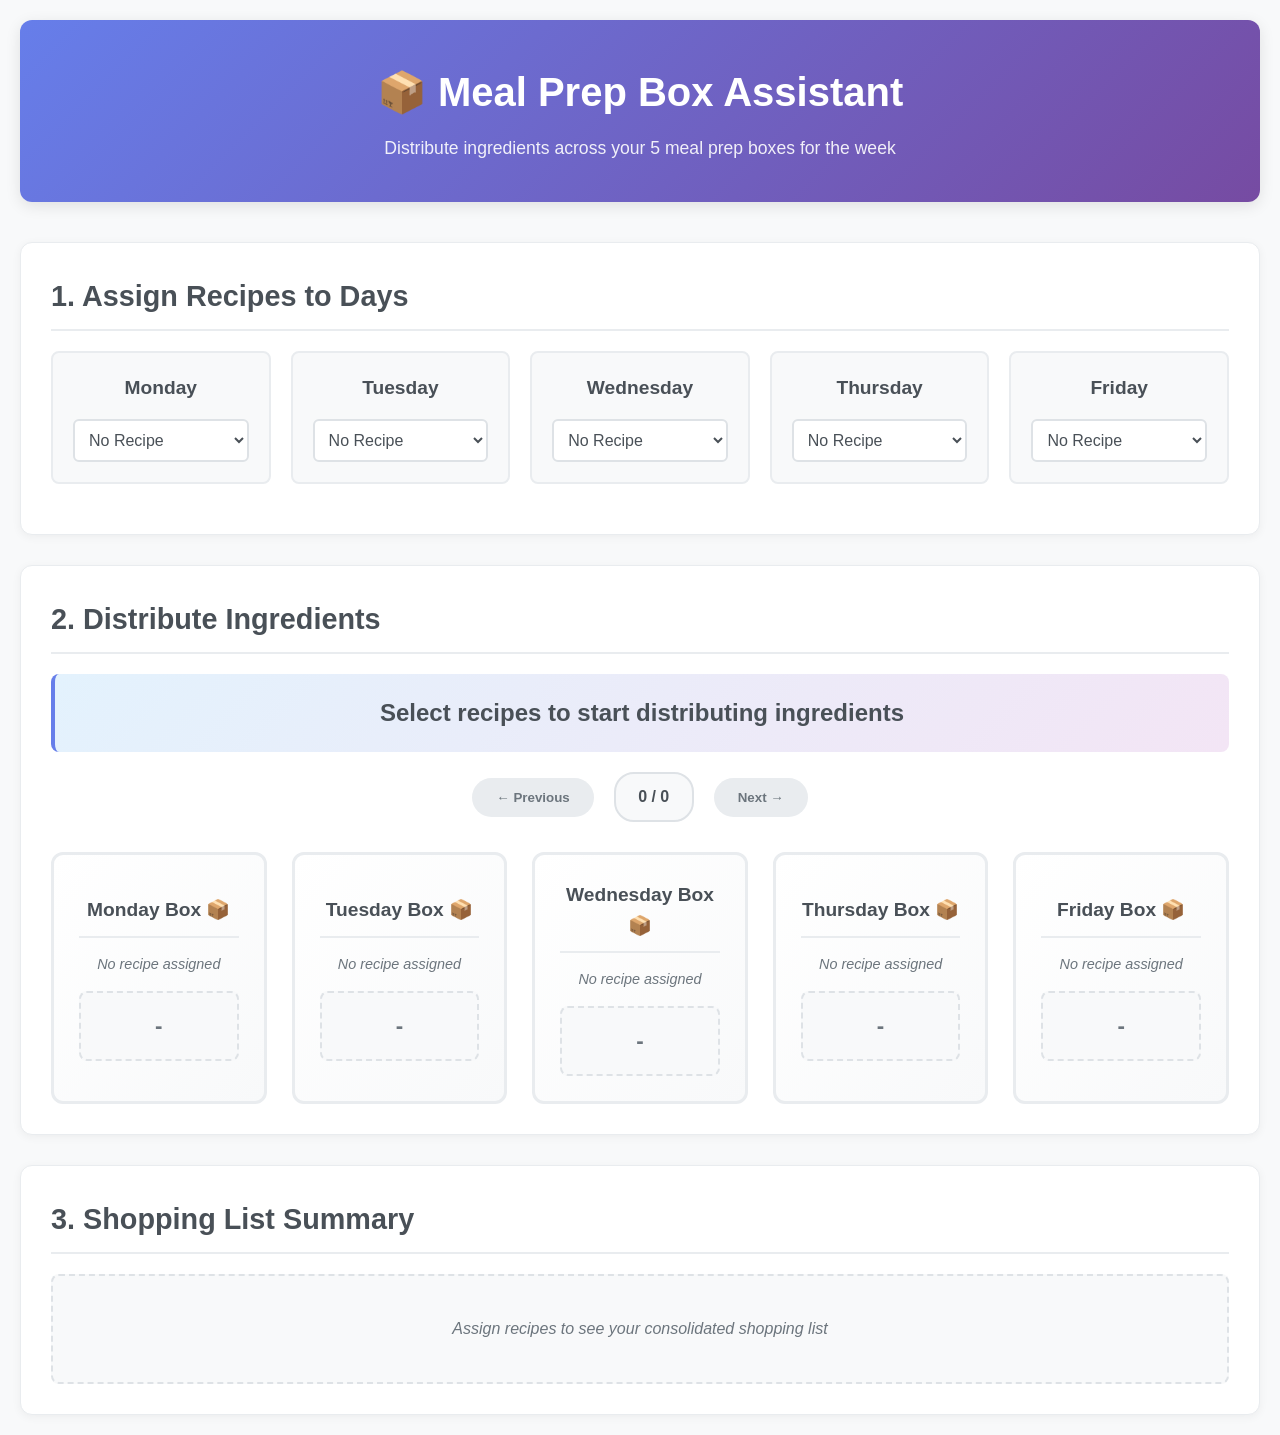
==== src/index.html @ 3f640c9c "Initial commit: Meal Prep Box Assistant webapp" ====
<!DOCTYPE html>
<html lang="en">
<head>
    <meta charset="UTF-8">
    <meta name="viewport" content="width=device-width, initial-scale=1.0">
    <title>Meal Prep Box Assistant</title>
    <link rel="stylesheet" href="styles.css">
</head>
<body>
    <div class="container">
        <header>
            <h1>📦 Meal Prep Box Assistant</h1>
            <p>Distribute ingredients across your 5 meal prep boxes for the week</p>
        </header>

        <main>
            <section class="recipe-selection">
                <h2>1. Assign Recipes to Days</h2>
                <div class="day-recipe-grid">
                    <div class="day-column" data-day="Monday">
                        <h3>Monday</h3>
                        <select class="recipe-selector" data-day="Monday">
                            <option value="">No Recipe</option>
                        </select>
                    </div>
                    <div class="day-column" data-day="Tuesday">
                        <h3>Tuesday</h3>
                        <select class="recipe-selector" data-day="Tuesday">
                            <option value="">No Recipe</option>
                        </select>
                    </div>
                    <div class="day-column" data-day="Wednesday">
                        <h3>Wednesday</h3>
                        <select class="recipe-selector" data-day="Wednesday">
                            <option value="">No Recipe</option>
                        </select>
                    </div>
                    <div class="day-column" data-day="Thursday">
                        <h3>Thursday</h3>
                        <select class="recipe-selector" data-day="Thursday">
                            <option value="">No Recipe</option>
                        </select>
                    </div>
                    <div class="day-column" data-day="Friday">
                        <h3>Friday</h3>
                        <select class="recipe-selector" data-day="Friday">
                            <option value="">No Recipe</option>
                        </select>
                    </div>
                </div>
            </section>

            <section class="ingredient-distribution">
                <h2>2. Distribute Ingredients</h2>
                <div class="ingredient-controls">
                    <div class="current-ingredient">
                        <h3 id="current-ingredient-name">Select recipes to start distributing ingredients</h3>
                        <div class="ingredient-navigation">
                            <button id="prev-ingredient" disabled>← Previous</button>
                            <span id="ingredient-counter">0 / 0</span>
                            <button id="next-ingredient" disabled>Next →</button>
                        </div>
                    </div>
                </div>
                
                <div class="meal-prep-boxes">
                    <div class="prep-box" data-day="Monday">
                        <h3>Monday Box 📦</h3>
                        <div class="recipe-name"></div>
                        <div class="ingredient-amount" id="monday-amount">-</div>
                    </div>
                    <div class="prep-box" data-day="Tuesday">
                        <h3>Tuesday Box 📦</h3>
                        <div class="recipe-name"></div>
                        <div class="ingredient-amount" id="tuesday-amount">-</div>
                    </div>
                    <div class="prep-box" data-day="Wednesday">
                        <h3>Wednesday Box 📦</h3>
                        <div class="recipe-name"></div>
                        <div class="ingredient-amount" id="wednesday-amount">-</div>
                    </div>
                    <div class="prep-box" data-day="Thursday">
                        <h3>Thursday Box 📦</h3>
                        <div class="recipe-name"></div>
                        <div class="ingredient-amount" id="thursday-amount">-</div>
                    </div>
                    <div class="prep-box" data-day="Friday">
                        <h3>Friday Box 📦</h3>
                        <div class="recipe-name"></div>
                        <div class="ingredient-amount" id="friday-amount">-</div>
                    </div>
                </div>
            </section>

            <section class="shopping-summary">
                <h2>3. Shopping List Summary</h2>
                <div id="shopping-list" class="shopping-container">
                    <p class="placeholder">Assign recipes to see your consolidated shopping list</p>
                </div>
            </section>
        </main>
    </div>

    <script src="script.js"></script>
</body>
</html>
---- src/styles.css ----
/* Reset and base styles */
* {
    margin: 0;
    padding: 0;
    box-sizing: border-box;
}

body {
    font-family: 'Segoe UI', Tahoma, Geneva, Verdana, sans-serif;
    line-height: 1.6;
    color: #333;
    background-color: #f8f9fa;
}

.container {
    max-width: 1400px;
    margin: 0 auto;
    padding: 20px;
}

/* Header */
header {
    text-align: center;
    margin-bottom: 40px;
    background: linear-gradient(135deg, #667eea 0%, #764ba2 100%);
    color: white;
    padding: 40px 20px;
    border-radius: 12px;
    box-shadow: 0 4px 15px rgba(0, 0, 0, 0.1);
}

header h1 {
    font-size: 2.5rem;
    margin-bottom: 10px;
    font-weight: 700;
}

header p {
    font-size: 1.1rem;
    opacity: 0.9;
}

/* Main sections */
main {
    display: grid;
    gap: 30px;
}

section {
    background: white;
    padding: 30px;
    border-radius: 12px;
    box-shadow: 0 2px 10px rgba(0, 0, 0, 0.05);
    border: 1px solid #e9ecef;
}

section h2 {
    font-size: 1.8rem;
    margin-bottom: 20px;
    color: #495057;
    border-bottom: 2px solid #e9ecef;
    padding-bottom: 10px;
}

/* Day Recipe Assignment Grid */
.day-recipe-grid {
    display: grid;
    grid-template-columns: repeat(auto-fit, minmax(200px, 1fr));
    gap: 20px;
    margin-bottom: 20px;
}

.day-column {
    text-align: center;
    padding: 20px;
    background: #f8f9fa;
    border-radius: 8px;
    border: 2px solid #e9ecef;
    transition: all 0.3s ease;
}

.day-column h3 {
    margin-bottom: 15px;
    color: #495057;
    font-size: 1.2rem;
}

.recipe-selector {
    width: 100%;
    padding: 10px;
    border: 2px solid #dee2e6;
    border-radius: 6px;
    font-size: 1rem;
    background: white;
    color: #495057;
    cursor: pointer;
    transition: all 0.3s ease;
}

.recipe-selector:focus {
    border-color: #667eea;
    outline: none;
    box-shadow: 0 0 0 3px rgba(102, 126, 234, 0.1);
}

.recipe-selector:hover {
    border-color: #adb5bd;
}

/* Ingredient Distribution */
.ingredient-controls {
    margin-bottom: 30px;
    text-align: center;
}

.current-ingredient h3 {
    font-size: 1.5rem;
    margin-bottom: 20px;
    color: #495057;
    padding: 20px;
    background: linear-gradient(135deg, #e3f2fd 0%, #f3e5f5 100%);
    border-radius: 8px;
    border-left: 4px solid #667eea;
}

.ingredient-navigation {
    display: flex;
    align-items: center;
    justify-content: center;
    gap: 20px;
}

.ingredient-navigation button {
    padding: 12px 24px;
    border: none;
    border-radius: 25px;
    font-weight: 600;
    cursor: pointer;
    transition: all 0.3s ease;
    background: linear-gradient(135deg, #667eea 0%, #764ba2 100%);
    color: white;
}

.ingredient-navigation button:hover:not(:disabled) {
    transform: translateY(-2px);
    box-shadow: 0 4px 15px rgba(102, 126, 234, 0.4);
}

.ingredient-navigation button:disabled {
    background: #e9ecef;
    color: #6c757d;
    cursor: not-allowed;
    transform: none;
    box-shadow: none;
}

#ingredient-counter {
    padding: 10px 20px;
    background: #f8f9fa;
    border: 2px solid #dee2e6;
    border-radius: 20px;
    font-weight: 600;
    color: #495057;
    min-width: 80px;
}

/* Meal Prep Boxes */
.meal-prep-boxes {
    display: grid;
    grid-template-columns: repeat(auto-fit, minmax(200px, 1fr));
    gap: 25px;
}

.prep-box {
    background: linear-gradient(135deg, #fff 0%, #f8f9fa 100%);
    border: 3px solid #e9ecef;
    border-radius: 12px;
    padding: 25px;
    text-align: center;
    transition: all 0.3s ease;
    min-height: 150px;
    display: flex;
    flex-direction: column;
    justify-content: center;
}

.prep-box h3 {
    color: #495057;
    margin-bottom: 15px;
    font-size: 1.2rem;
    border-bottom: 2px solid #e9ecef;
    padding-bottom: 10px;
}

.prep-box .recipe-name {
    font-size: 0.9rem;
    color: #6c757d;
    font-style: italic;
    margin-bottom: 15px;
    min-height: 20px;
}

.ingredient-amount {
    font-size: 1.4rem;
    font-weight: 700;
    padding: 15px;
    border-radius: 8px;
    background: #f8f9fa;
    border: 2px dashed #dee2e6;
    color: #6c757d;
}

.ingredient-amount.has-ingredient {
    background: linear-gradient(135deg, #d4edda 0%, #c3e6cb 100%);
    border: 2px solid #28a745;
    color: #155724;
    transform: scale(1.05);
}

.ingredient-amount.no-ingredient {
    background: linear-gradient(135deg, #f8d7da 0%, #f1b0b7 100%);
    border: 2px solid #dc3545;
    color: #721c24;
    opacity: 0.7;
}

/* Shopping Summary */
.shopping-summary h3 {
    color: #495057;
    margin-bottom: 20px;
    font-size: 1.4rem;
}

.ingredient-grid {
    display: grid;
    grid-template-columns: repeat(auto-fit, minmax(250px, 1fr));
    gap: 15px;
}

.shopping-item {
    display: flex;
    justify-content: space-between;
    align-items: center;
    padding: 15px 20px;
    background: #f8f9fa;
    border-radius: 8px;
    border-left: 4px solid #667eea;
    transition: all 0.2s ease;
}

.shopping-item:hover {
    background: #e9ecef;
    transform: translateX(5px);
}

.ingredient-name {
    font-weight: 500;
    color: #495057;
    text-transform: capitalize;
}

.total-amount {
    font-weight: 600;
    color: #667eea;
    background: white;
    padding: 6px 12px;
    border-radius: 15px;
    font-size: 0.9rem;
}

/* Placeholders */
.placeholder {
    text-align: center;
    color: #6c757d;
    font-style: italic;
    padding: 40px 20px;
    background: #f8f9fa;
    border-radius: 8px;
    border: 2px dashed #dee2e6;
}

/* Animations */
@keyframes fadeInUp {
    from {
        opacity: 0;
        transform: translateY(20px);
    }
    to {
        opacity: 1;
        transform: translateY(0);
    }
}

.meal-prep-boxes,
.ingredient-grid {
    animation: fadeInUp 0.5s ease-out;
}

@keyframes pulse {
    0% { transform: scale(1); }
    50% { transform: scale(1.05); }
    100% { transform: scale(1); }
}

.ingredient-amount.has-ingredient {
    animation: pulse 0.6s ease-in-out;
}

/* Responsive Design */
@media (max-width: 768px) {
    .container {
        padding: 15px;
    }
    
    header h1 {
        font-size: 2rem;
    }
    
    .day-recipe-grid,
    .meal-prep-boxes {
        grid-template-columns: 1fr;
    }
    
    .ingredient-grid {
        grid-template-columns: 1fr;
    }
    
    section {
        padding: 20px;
    }
    
    .ingredient-navigation {
        flex-direction: column;
        gap: 15px;
    }
    
    .ingredient-navigation button {
        width: 200px;
    }
}

@media (max-width: 480px) {
    .day-recipe-grid {
        gap: 15px;
    }
    
    .day-column {
        padding: 15px;
    }
    
    .prep-box {
        padding: 20px;
        min-height: 120px;
    }
    
    .current-ingredient h3 {
        font-size: 1.2rem;
        padding: 15px;
    }
}

/* Focus and accessibility improvements */
.recipe-selector:focus,
.ingredient-navigation button:focus {
    outline: 2px solid #667eea;
    outline-offset: 2px;
}

/* Print styles */
@media print {
    header {
        background: none !important;
        color: black !important;
        box-shadow: none !important;
    }
    
    .ingredient-navigation {
        display: none;
    }
    
    section {
        break-inside: avoid;
        box-shadow: none !important;
    }
}
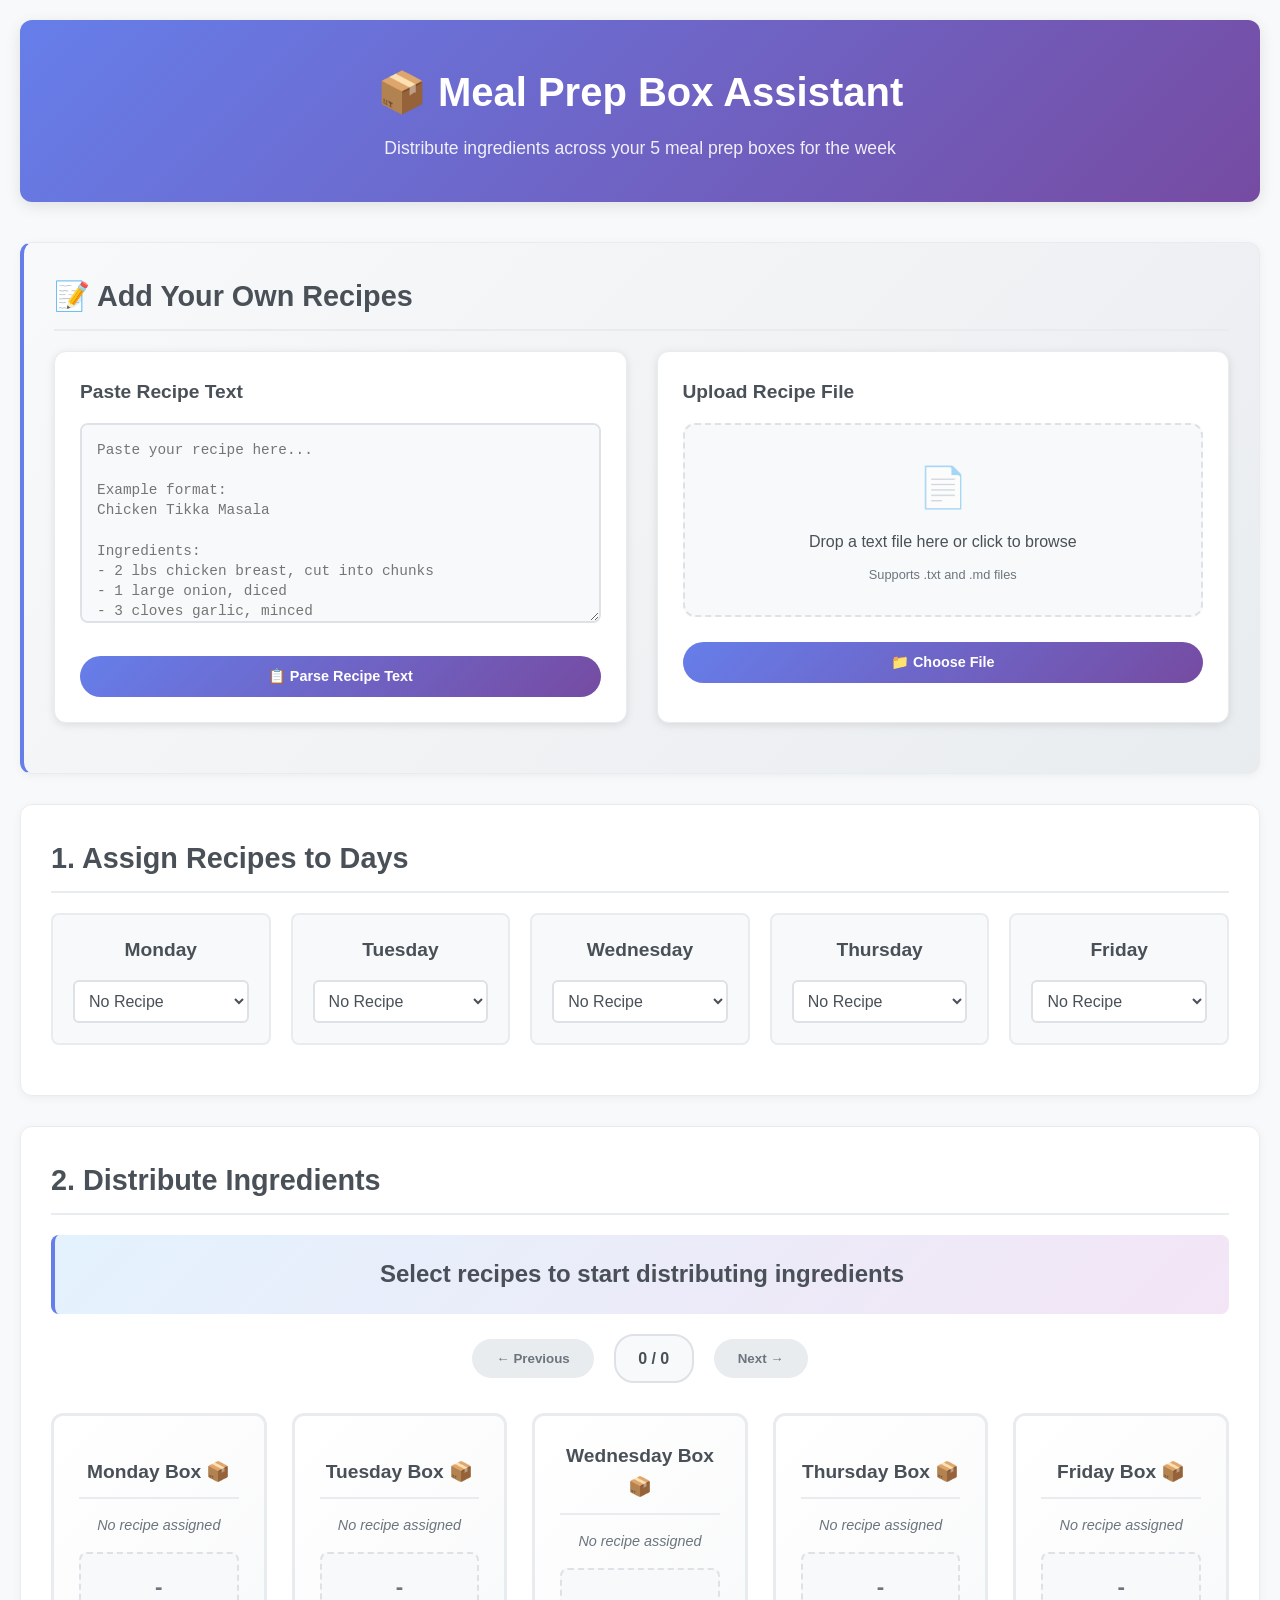
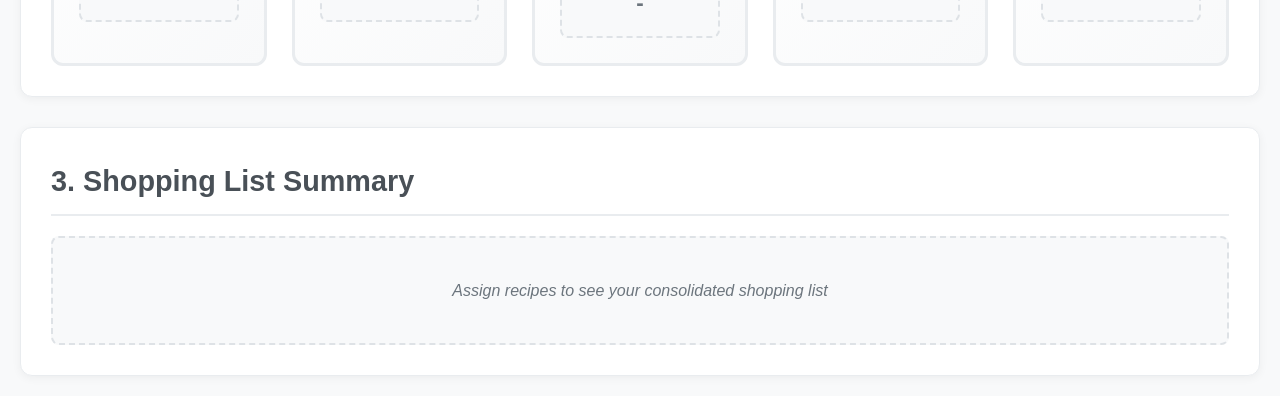
==== commit b75ad001: "Add recipe text parser: Parse ingredients from text files and manual input" ====
--- a/src/index.html
+++ b/src/index.html
@@ -14,6 +14,52 @@
         </header>
 
         <main>
+            <section class="recipe-input">
+                <h2>📝 Add Your Own Recipes</h2>
+                <div class="input-methods">
+                    <div class="input-method">
+                        <h3>Paste Recipe Text</h3>
+                        <textarea id="recipe-text-input" placeholder="Paste your recipe here...
+
+Example format:
+Chicken Tikka Masala
+
+Ingredients:
+- 2 lbs chicken breast, cut into chunks
+- 1 large onion, diced
+- 3 cloves garlic, minced
+- 1 tbsp fresh ginger, grated
+- 2 tsp garam masala
+- 1 cup heavy cream
+
+Instructions:
+1. Heat oil in large pan...
+2. Add chicken and cook..."></textarea>
+                        <button id="parse-text-btn" class="parse-btn">📋 Parse Recipe Text</button>
+                    </div>
+                    <div class="input-method">
+                        <h3>Upload Recipe File</h3>
+                        <div class="file-upload-area" id="file-upload-area">
+                            <input type="file" id="recipe-file-input" accept=".txt,.md" hidden>
+                            <div class="upload-content">
+                                <span class="upload-icon">📄</span>
+                                <p>Drop a text file here or click to browse</p>
+                                <small>Supports .txt and .md files</small>
+                            </div>
+                        </div>
+                        <button id="upload-file-btn" class="parse-btn">📁 Choose File</button>
+                    </div>
+                </div>
+                <div id="parse-result" class="parse-result hidden">
+                    <h3>✨ Parsed Recipe</h3>
+                    <div id="parsed-recipe-display"></div>
+                    <div class="result-actions">
+                        <button id="add-recipe-btn" class="success-btn">✅ Add to Recipes</button>
+                        <button id="cancel-parse-btn" class="cancel-btn">❌ Cancel</button>
+                    </div>
+                </div>
+            </section>
+
             <section class="recipe-selection">
                 <h2>1. Assign Recipes to Days</h2>
                 <div class="day-recipe-grid">
--- a/src/styles.css
+++ b/src/styles.css
@@ -60,6 +60,194 @@
     color: #495057;
     border-bottom: 2px solid #e9ecef;
     padding-bottom: 10px;
+}
+
+/* Recipe Input Section */
+.recipe-input {
+    background: linear-gradient(135deg, #f8f9fa 0%, #e9ecef 100%);
+    border-left: 4px solid #667eea;
+}
+
+.input-methods {
+    display: grid;
+    grid-template-columns: repeat(auto-fit, minmax(400px, 1fr));
+    gap: 30px;
+    margin-bottom: 20px;
+}
+
+.input-method {
+    background: white;
+    padding: 25px;
+    border-radius: 12px;
+    box-shadow: 0 2px 8px rgba(0, 0, 0, 0.1);
+    border: 1px solid #e9ecef;
+}
+
+.input-method h3 {
+    color: #495057;
+    margin-bottom: 15px;
+    font-size: 1.2rem;
+    display: flex;
+    align-items: center;
+    gap: 10px;
+}
+
+#recipe-text-input {
+    width: 100%;
+    min-height: 200px;
+    padding: 15px;
+    border: 2px solid #dee2e6;
+    border-radius: 8px;
+    font-family: 'Courier New', monospace;
+    font-size: 0.9rem;
+    line-height: 1.4;
+    resize: vertical;
+    background: #f8f9fa;
+    color: #495057;
+    margin-bottom: 15px;
+}
+
+#recipe-text-input:focus {
+    border-color: #667eea;
+    outline: none;
+    box-shadow: 0 0 0 3px rgba(102, 126, 234, 0.1);
+    background: white;
+}
+
+.file-upload-area {
+    border: 2px dashed #dee2e6;
+    border-radius: 12px;
+    padding: 30px;
+    text-align: center;
+    background: #f8f9fa;
+    transition: all 0.3s ease;
+    cursor: pointer;
+    margin-bottom: 15px;
+}
+
+.file-upload-area:hover,
+.file-upload-area.dragover {
+    border-color: #667eea;
+    background: #f0f4ff;
+    transform: translateY(-2px);
+}
+
+.upload-content {
+    display: flex;
+    flex-direction: column;
+    align-items: center;
+    gap: 10px;
+}
+
+.upload-icon {
+    font-size: 2.5rem;
+    opacity: 0.6;
+}
+
+.file-upload-area p {
+    margin: 0;
+    color: #495057;
+    font-weight: 500;
+}
+
+.file-upload-area small {
+    color: #6c757d;
+    font-size: 0.8rem;
+}
+
+.parse-btn, .success-btn, .cancel-btn {
+    padding: 12px 24px;
+    border: none;
+    border-radius: 25px;
+    font-weight: 600;
+    cursor: pointer;
+    transition: all 0.3s ease;
+    font-size: 0.9rem;
+    width: 100%;
+    margin-top: 10px;
+}
+
+.parse-btn {
+    background: linear-gradient(135deg, #667eea 0%, #764ba2 100%);
+    color: white;
+}
+
+.parse-btn:hover {
+    transform: translateY(-2px);
+    box-shadow: 0 4px 15px rgba(102, 126, 234, 0.4);
+}
+
+.success-btn {
+    background: linear-gradient(135deg, #28a745 0%, #20c997 100%);
+    color: white;
+}
+
+.success-btn:hover {
+    transform: translateY(-2px);
+    box-shadow: 0 4px 15px rgba(40, 167, 69, 0.4);
+}
+
+.cancel-btn {
+    background: linear-gradient(135deg, #dc3545 0%, #c82333 100%);
+    color: white;
+}
+
+.cancel-btn:hover {
+    transform: translateY(-2px);
+    box-shadow: 0 4px 15px rgba(220, 53, 69, 0.4);
+}
+
+.parse-result {
+    background: white;
+    border: 2px solid #28a745;
+    border-radius: 12px;
+    padding: 25px;
+    margin-top: 20px;
+    animation: slideInUp 0.5s ease-out;
+}
+
+.parse-result.hidden {
+    display: none;
+}
+
+.parse-result h3 {
+    color: #155724;
+    margin-bottom: 20px;
+    font-size: 1.3rem;
+}
+
+#parsed-recipe-display {
+    background: #f8f9fa;
+    border: 1px solid #dee2e6;
+    border-radius: 8px;
+    padding: 20px;
+    margin-bottom: 20px;
+    font-family: 'Courier New', monospace;
+    font-size: 0.9rem;
+    white-space: pre-wrap;
+    max-height: 300px;
+    overflow-y: auto;
+}
+
+.result-actions {
+    display: flex;
+    gap: 15px;
+}
+
+.result-actions button {
+    flex: 1;
+    margin-top: 0;
+}
+
+@keyframes slideInUp {
+    from {
+        opacity: 0;
+        transform: translateY(30px);
+    }
+    to {
+        opacity: 1;
+        transform: translateY(0);
+    }
 }
 
 /* Day Recipe Assignment Grid */
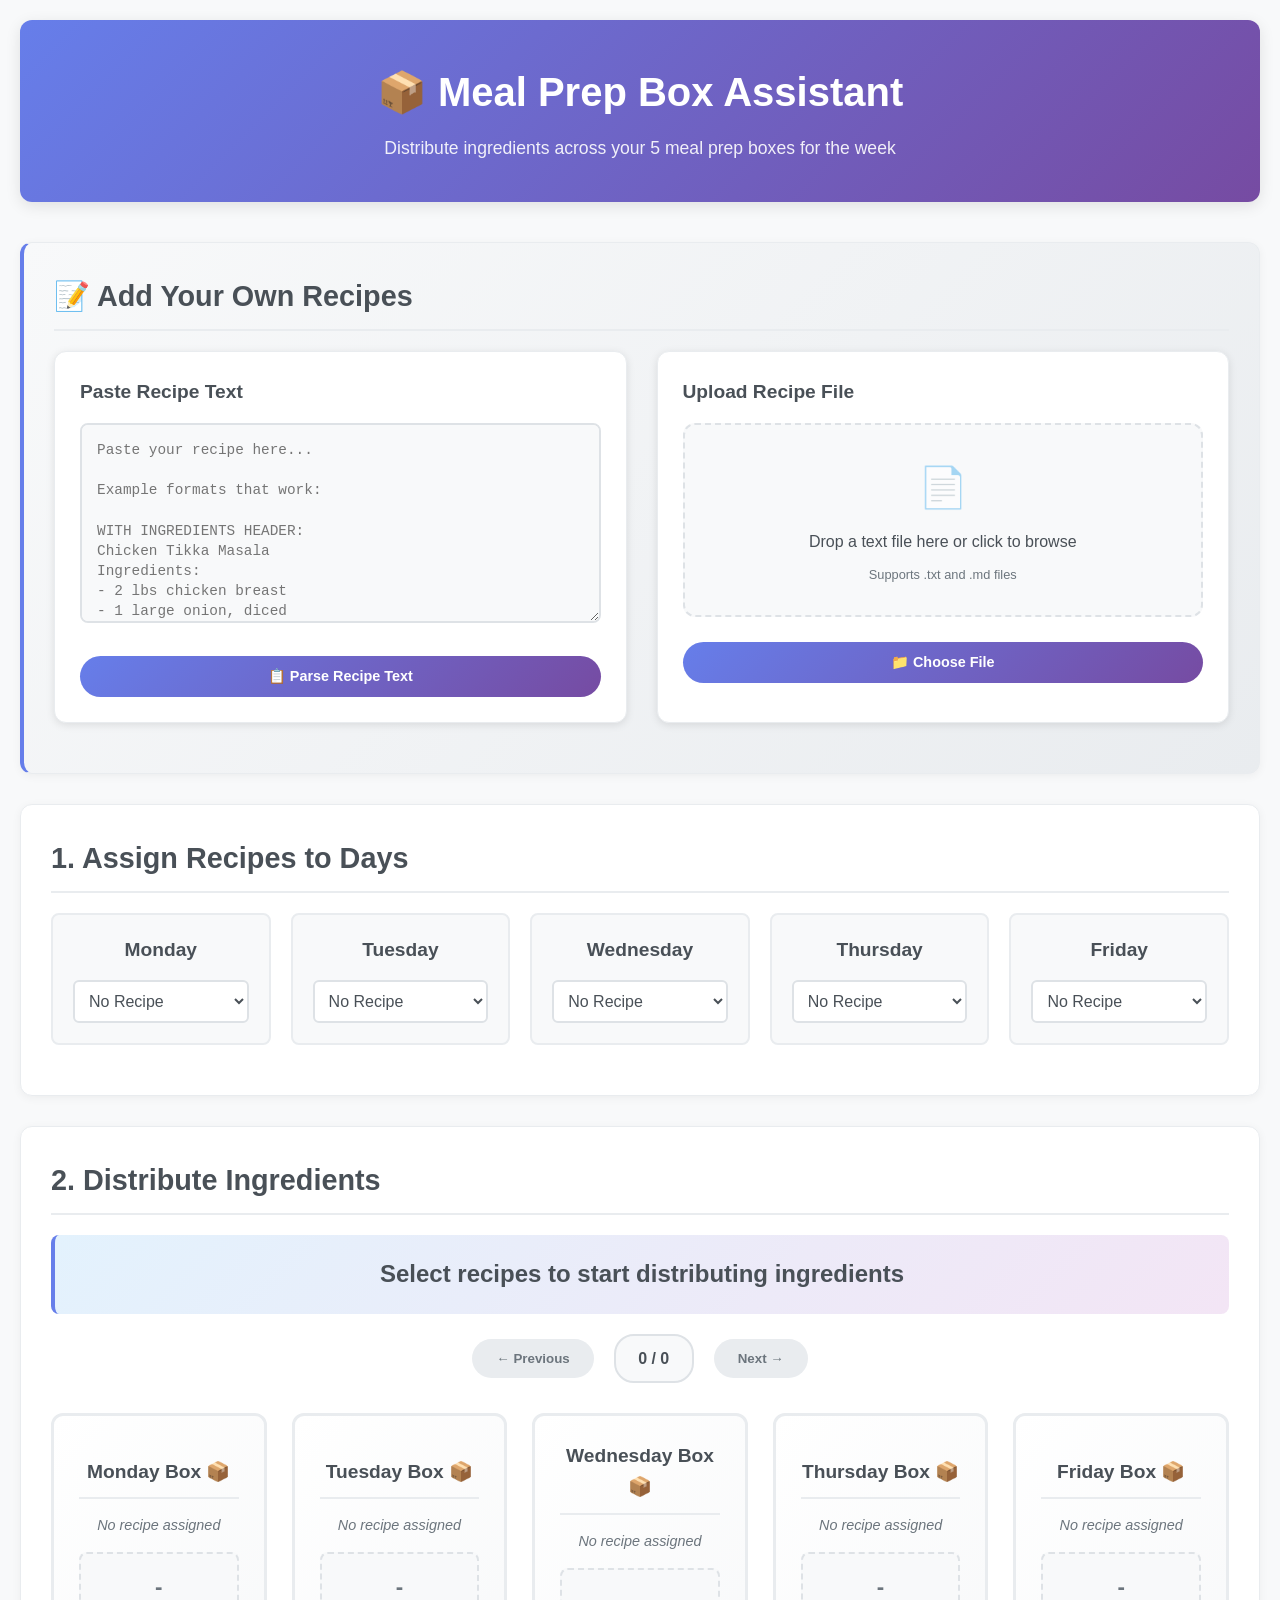
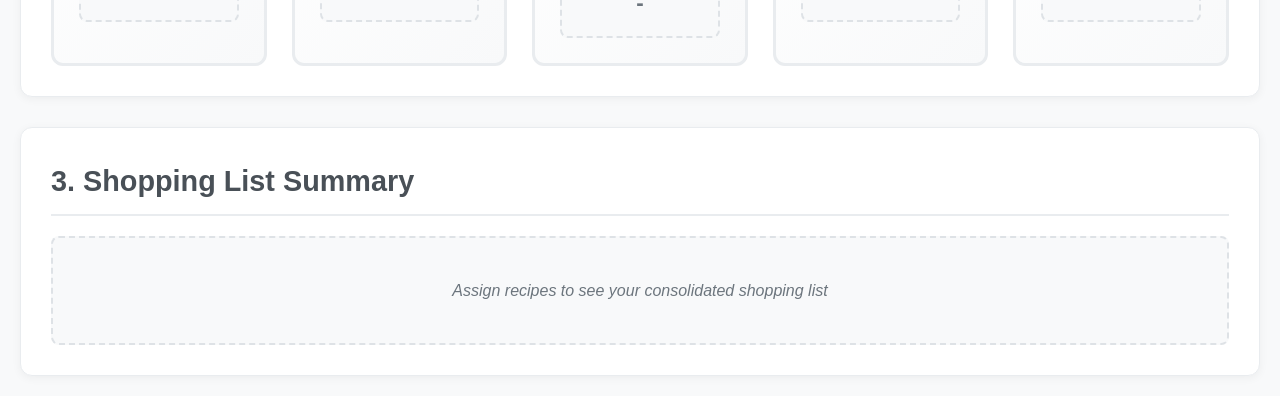
==== commit 1c9e4223: "Fix recipe parser: Make ingredient detection much more flexible" ====
--- a/src/index.html
+++ b/src/index.html
@@ -21,20 +21,28 @@
                         <h3>Paste Recipe Text</h3>
                         <textarea id="recipe-text-input" placeholder="Paste your recipe here...
 
-Example format:
+Example formats that work:
+
+WITH INGREDIENTS HEADER:
 Chicken Tikka Masala
+Ingredients:
+- 2 lbs chicken breast
+- 1 large onion, diced
+- 3 cloves garlic
 
-Ingredients:
-- 2 lbs chicken breast, cut into chunks
-- 1 large onion, diced
-- 3 cloves garlic, minced
-- 1 tbsp fresh ginger, grated
-- 2 tsp garam masala
-- 1 cup heavy cream
+WITHOUT HEADER (just list ingredients):
+Easy Pasta
+2 cups spaghetti
+1 jar marinara sauce
+1/2 cup parmesan cheese
+2 tbsp olive oil
 
-Instructions:
-1. Heat oil in large pan...
-2. Add chicken and cook..."></textarea>
+SIMPLE LIST:
+Scrambled Eggs
+• 3 eggs
+• 2 tbsp butter  
+• 1/4 cup milk
+• Salt to taste"></textarea>
                         <button id="parse-text-btn" class="parse-btn">📋 Parse Recipe Text</button>
                     </div>
                     <div class="input-method">
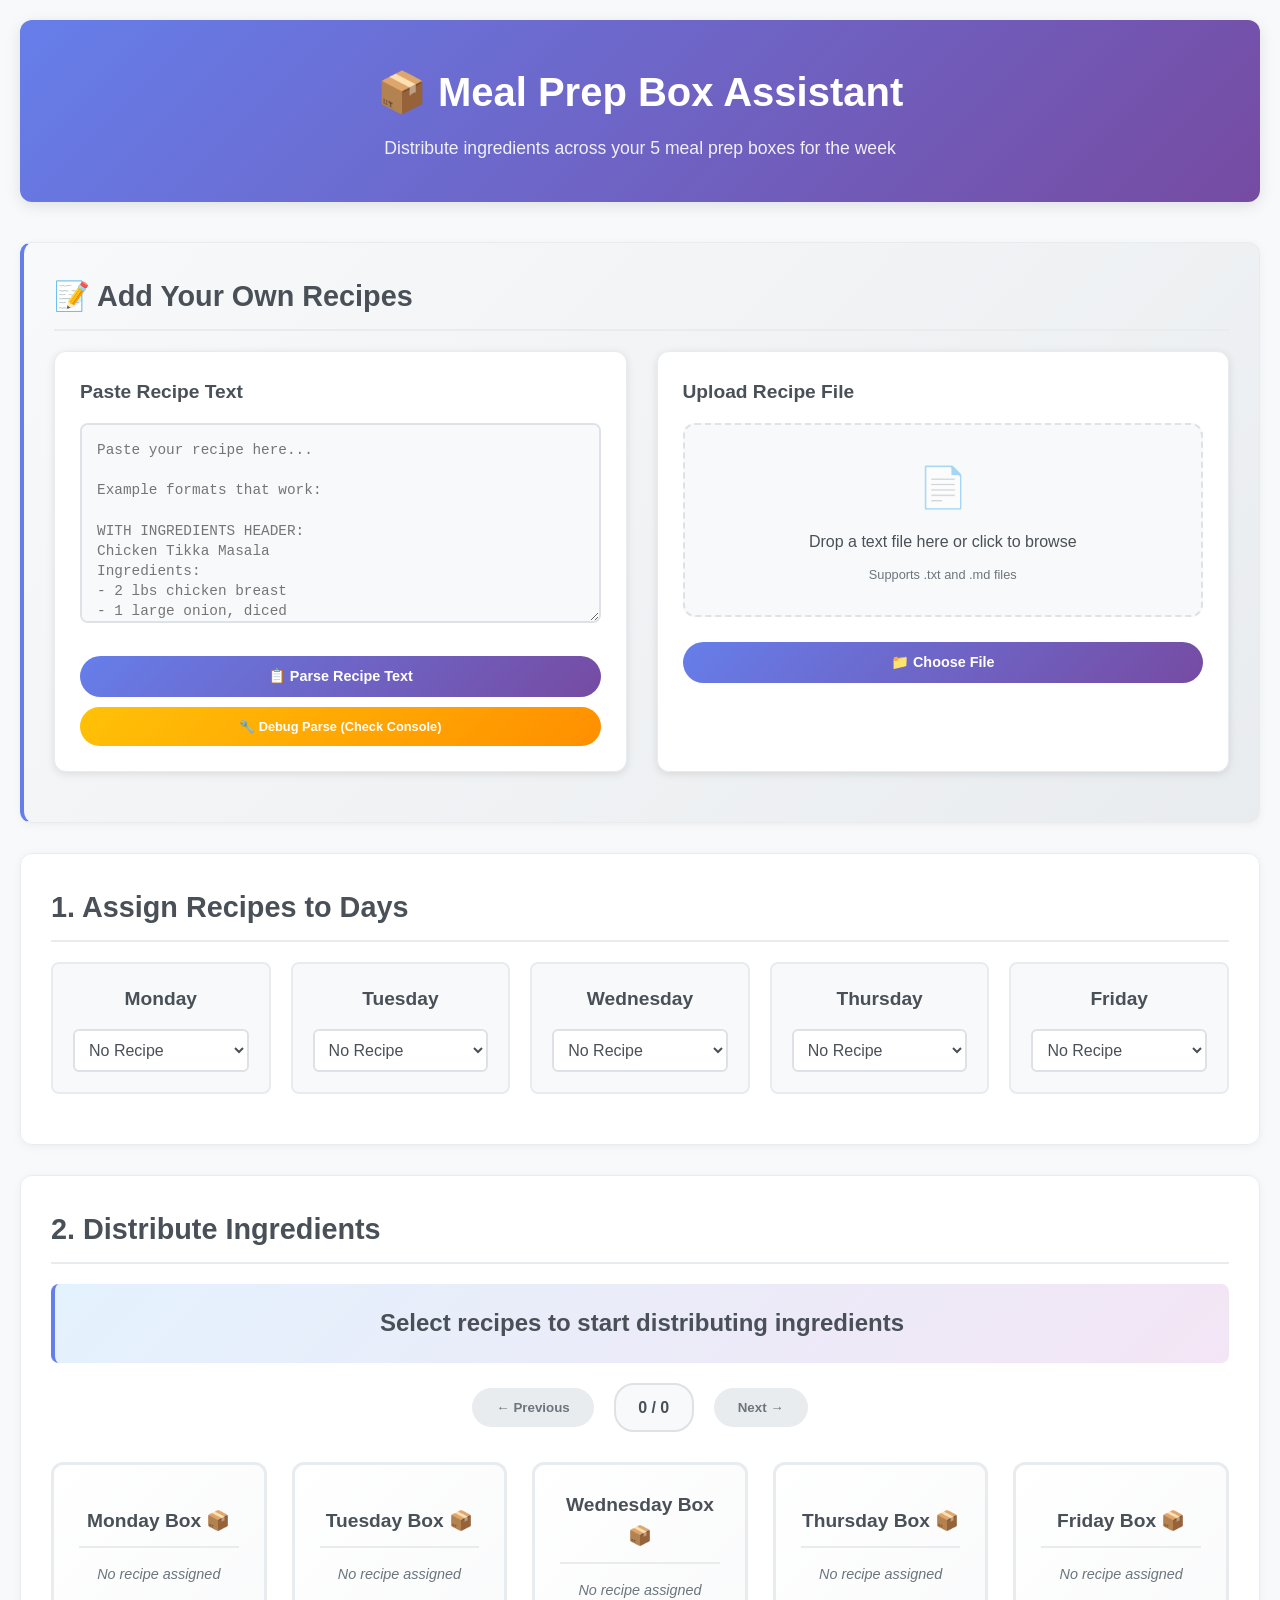
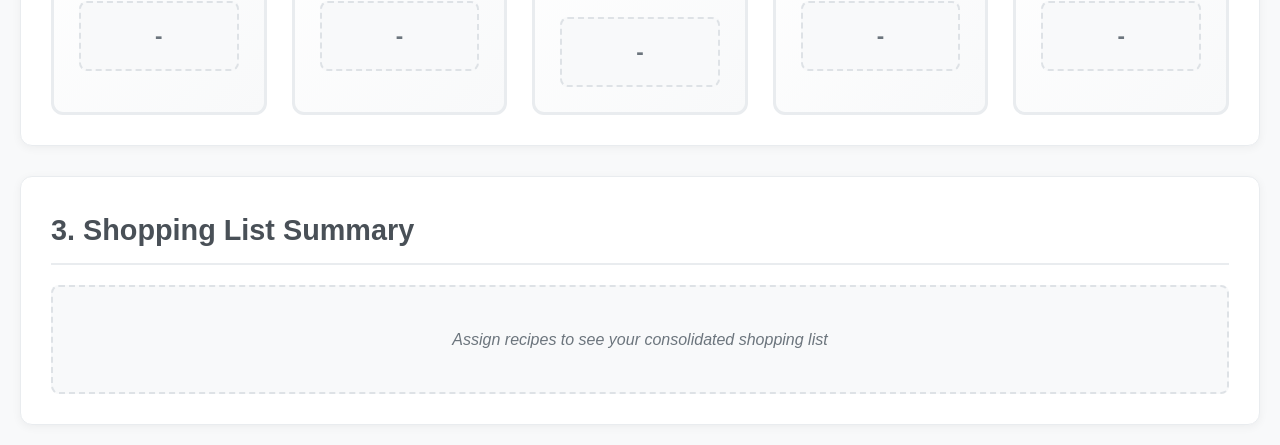
==== commit 38763b98: "Enhanced recipe parsing with detailed debugging and more flexible ingredient patterns" ====
--- a/src/index.html
+++ b/src/index.html
@@ -44,6 +44,7 @@
 • 1/4 cup milk
 • Salt to taste"></textarea>
                         <button id="parse-text-btn" class="parse-btn">📋 Parse Recipe Text</button>
+                        <button id="debug-parse-btn" class="debug-btn">🔧 Debug Parse (Check Console)</button>
                     </div>
                     <div class="input-method">
                         <h3>Upload Recipe File</h3>
--- a/src/styles.css
+++ b/src/styles.css
@@ -155,7 +155,7 @@
     font-size: 0.8rem;
 }
 
-.parse-btn, .success-btn, .cancel-btn {
+.parse-btn, .success-btn, .cancel-btn, .debug-btn {
     padding: 12px 24px;
     border: none;
     border-radius: 25px;
@@ -175,6 +175,17 @@
 .parse-btn:hover {
     transform: translateY(-2px);
     box-shadow: 0 4px 15px rgba(102, 126, 234, 0.4);
+}
+
+.debug-btn {
+    background: linear-gradient(135deg, #ffc107 0%, #ff8f00 100%);
+    color: white;
+    font-size: 0.8rem;
+}
+
+.debug-btn:hover {
+    transform: translateY(-2px);
+    box-shadow: 0 4px 15px rgba(255, 193, 7, 0.4);
 }
 
 .success-btn {
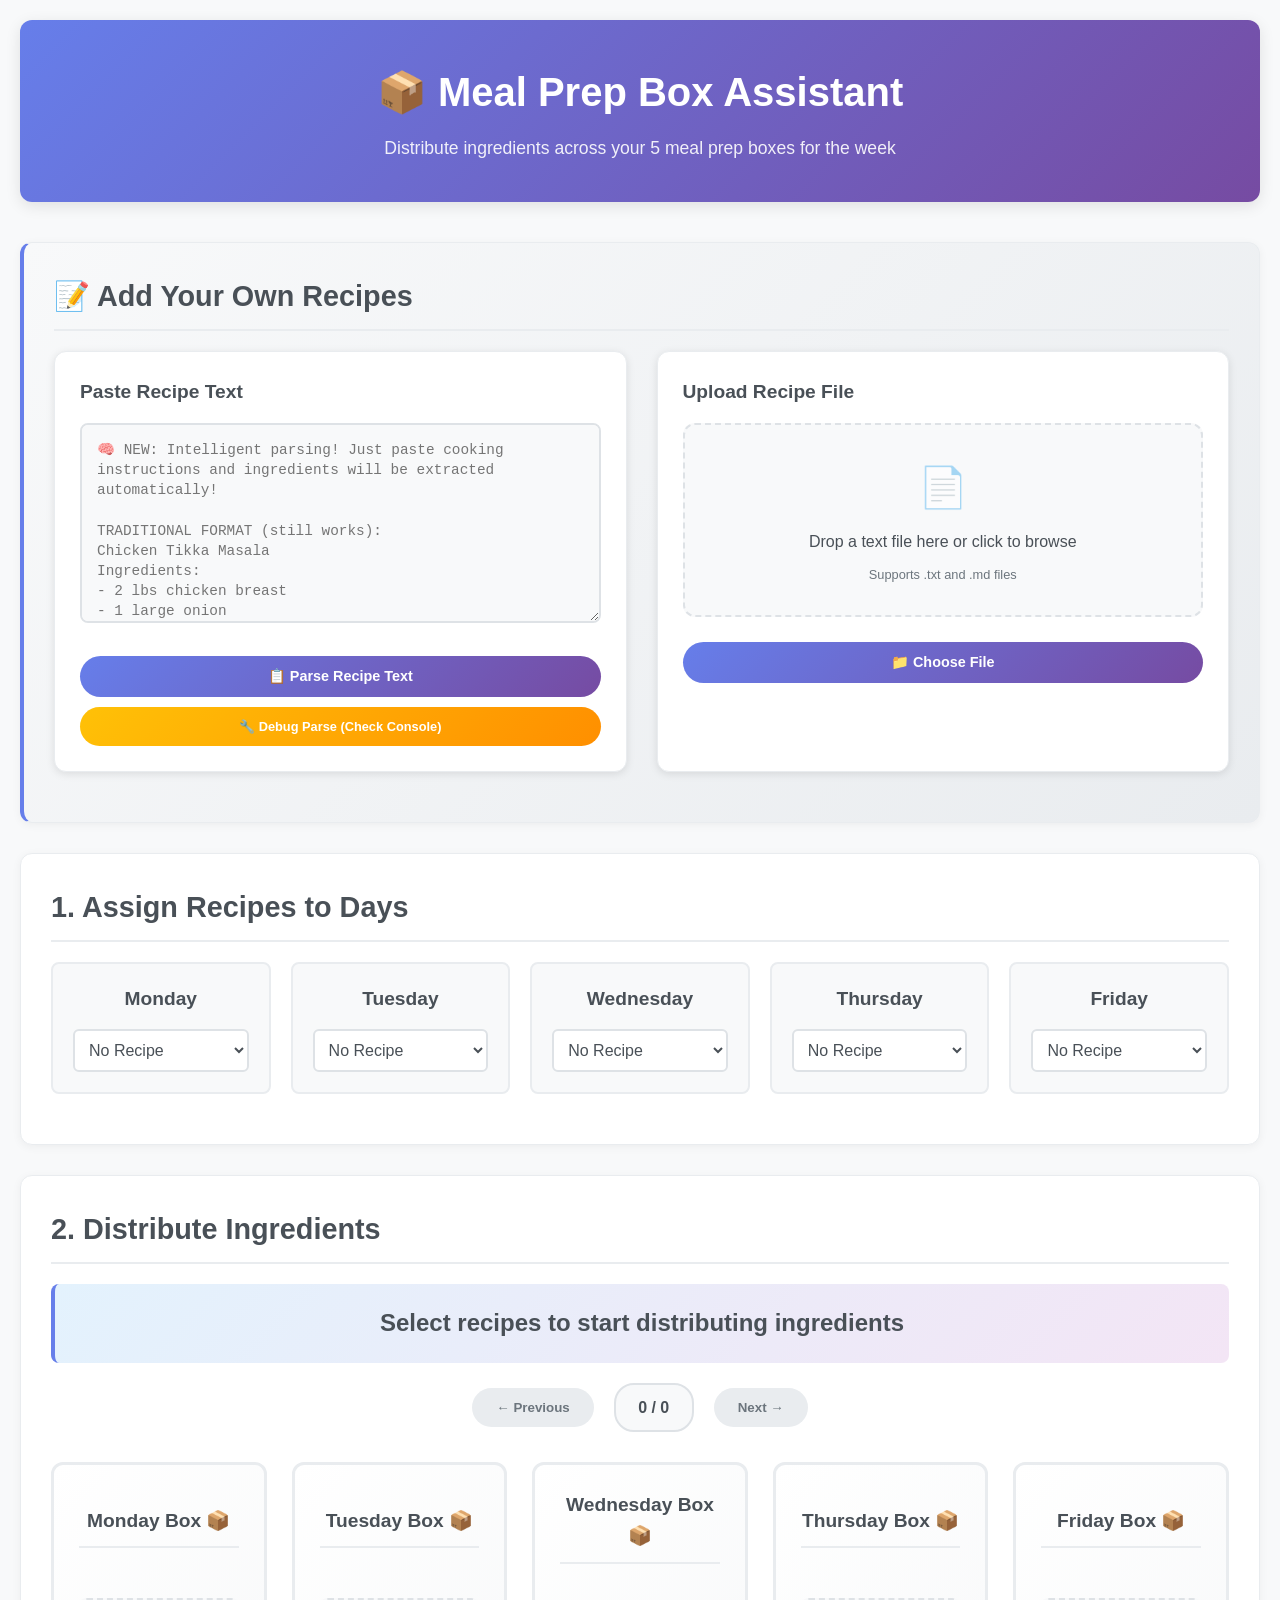
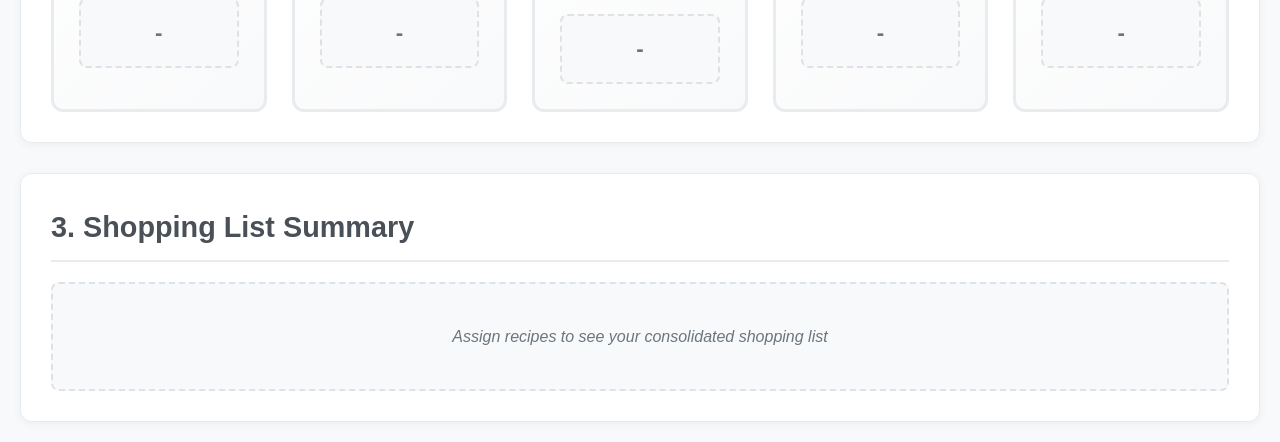
==== commit 4f9e8138: "Major upgrade: Intelligent recipe parsing from cooking instructions using NLP-style analysis" ====
--- a/src/index.html
+++ b/src/index.html
@@ -19,30 +19,29 @@
                 <div class="input-methods">
                     <div class="input-method">
                         <h3>Paste Recipe Text</h3>
-                        <textarea id="recipe-text-input" placeholder="Paste your recipe here...
+                        <textarea id="recipe-text-input" placeholder="🧠 NEW: Intelligent parsing! Just paste cooking instructions and ingredients will be extracted automatically!
 
-Example formats that work:
-
-WITH INGREDIENTS HEADER:
+TRADITIONAL FORMAT (still works):
 Chicken Tikka Masala
 Ingredients:
 - 2 lbs chicken breast
-- 1 large onion, diced
-- 3 cloves garlic
+- 1 large onion
 
-WITHOUT HEADER (just list ingredients):
-Easy Pasta
-2 cups spaghetti
-1 jar marinara sauce
-1/2 cup parmesan cheese
-2 tbsp olive oil
+INTELLIGENT PARSING (new!):
+Quick Scrambled Eggs
+Heat 1 tablespoon butter in a pan.
+Crack 3 eggs into a bowl with 2 tbsp milk.
+Season with salt and pepper to taste.
+Cook for 2 minutes, stirring gently.
 
-SIMPLE LIST:
-Scrambled Eggs
-• 3 eggs
-• 2 tbsp butter  
-• 1/4 cup milk
-• Salt to taste"></textarea>
+PASTA RECIPE (method only):
+Simple Pasta
+Boil 8 oz spaghetti in salted water for 10 minutes.
+Heat 2 tbsp olive oil and add 3 cloves garlic.
+Add 1 can crushed tomatoes and 1 tsp basil.
+Toss with 1/2 cup parmesan cheese.
+
+The AI will find: butter, eggs, milk, salt, pepper, spaghetti, olive oil, garlic, tomatoes, basil, parmesan cheese - with quantities!"></textarea>
                         <button id="parse-text-btn" class="parse-btn">📋 Parse Recipe Text</button>
                         <button id="debug-parse-btn" class="debug-btn">🔧 Debug Parse (Check Console)</button>
                     </div>
